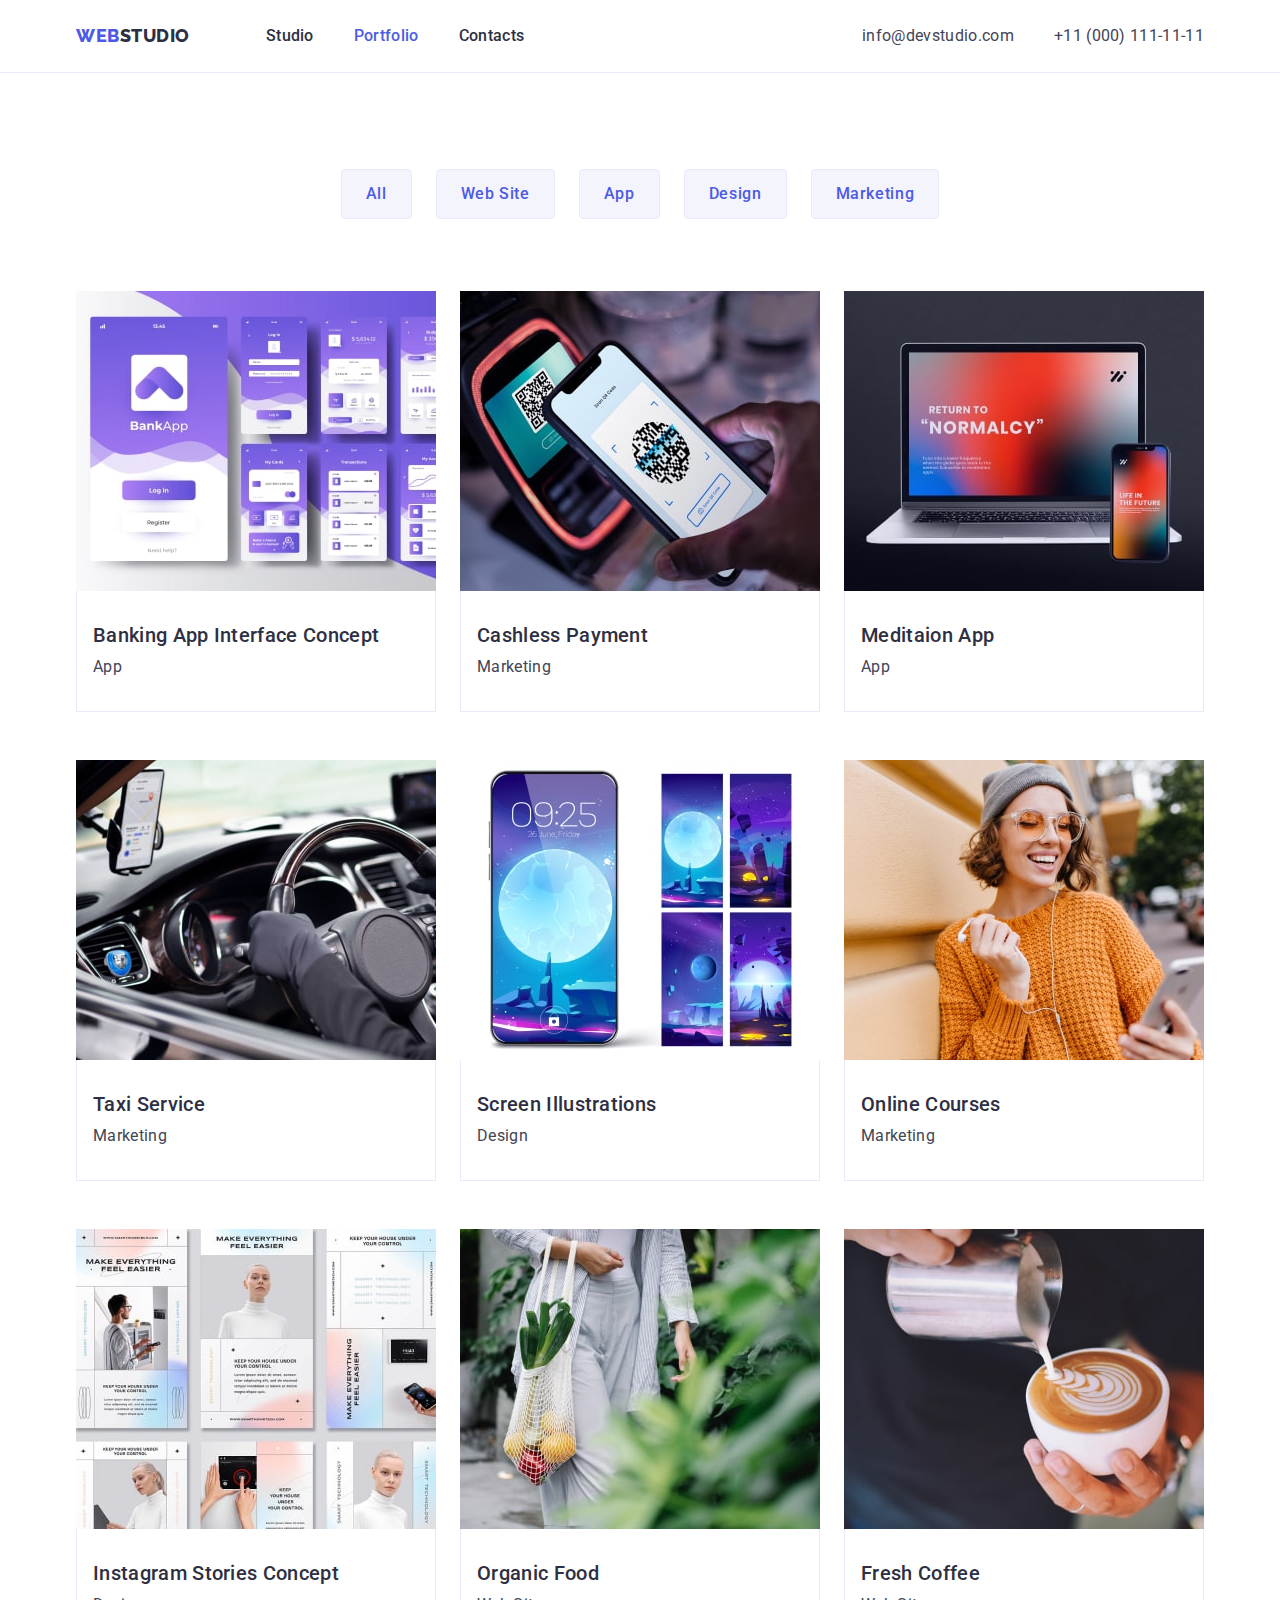
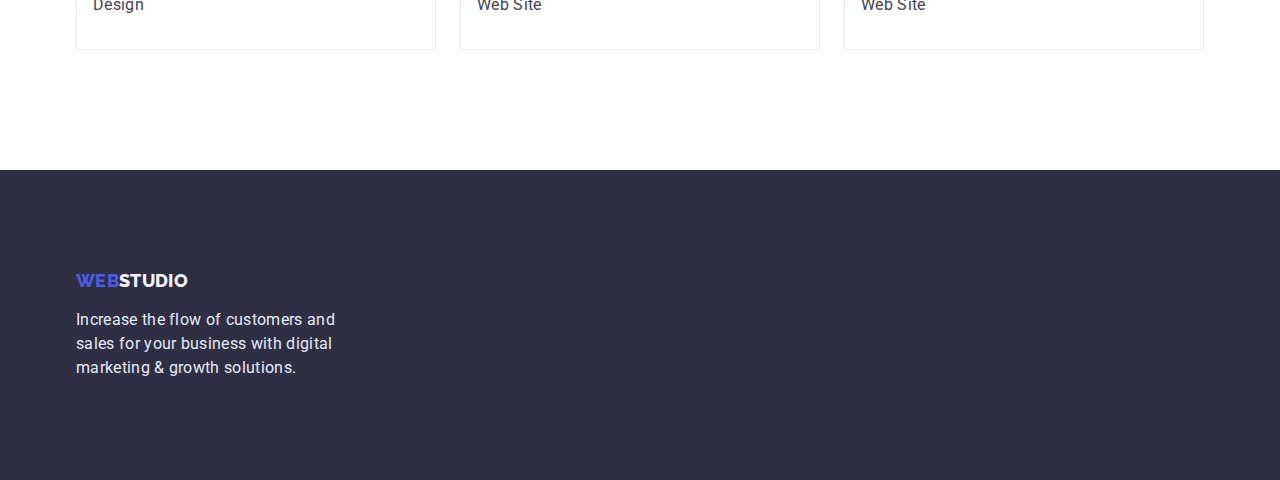
==== portfolio.html @ c0992124 "Initial commit" ====
<!DOCTYPE html>
<html lang="en">

<head>
    <meta charset="UTF-8">
    <meta http-equiv="X-UA-Compatible" content="IE=edge">
    <meta name="viewport" content="width=device-width, initial-scale=1.0">
    <title>Portfolio</title>
    <link rel="preconnect" href="https://fonts.googleapis.com">
    <link rel="preconnect" href="https://fonts.gstatic.com" crossorigin>
    <link
        href="https://fonts.googleapis.com/css2?family=Raleway:wght@800&family=Roboto:wght@400;500;700;900&display=swap"
        rel="stylesheet">
    <link rel="stylesheet"
        href="https://cdnjs.cloudflare.com/ajax/libs/modern-normalize/1.1.0/modern-normalize.min.css">
    <link rel="stylesheet" href="./css/styles.css">
</head>

<body>
    <!-- Header -->
    <header class="header">
        <div class="conteiner page-headrer-conteiner">
            <nav class="header-navigation"><a class="link header-logo" href="./index.html"><span
                        class="first-logo">Web</span><span class="second-logo">Studio</span></a>
                <ul class="list header-list">
                    <li><a class="link header-link" href="./index.html">Studio</a></li>
                    <li><a class="link header-link current" href="">Portfolio</a></li>
                    <li><a class="link header-link" href="">Contacts</a></li>
                </ul>
            </nav>
            <address>
                <ul class="list contacts page-address-conteiner">
                    <li><a class="link contacts-mail" href="mailto:info@devstudio.com">info@devstudio.com</a></li>
                    <li><a class="link contacts-tel" href="tel:+110001111111">+11 (000) 111-11-11</a></li>

                </ul>
            </address>
        </div>
    </header>
    <!-- /Header -->

    <main>
        <section class="section-portfolio">
            <div class="conteiner">
                <h1 class="visually-hidden">Portfolio</h1>

                <!-- Navigation filter -->
                <ul class="list filter-list">
                    <li><button class="filter-btn btn-activ" type="button">All</button></li>
                    <li><button class="filter-btn" type="button">Web Site</button></li>
                    <li><button class="filter-btn" type="button">App</button></li>
                    <li><button class="filter-btn" type="button">Design</button></li>
                    <li><button class="filter-btn" type="button">Marketing</button></li>
                </ul>

                <!-- /Navigation filter -->

                <!-- Portfolio -->


                <ul class="list cards-wrapper">
                    <li>
                        <a class="link " href="">
                            <img src="./images/portfolio1.jpg" alt="Banking App Interface " width="360" height="300">
                            <div class="border">
                                <h2 class="title-list">Banking App Interface Concept</h2>
                                <p class="text-list">App</p>
                            </div>
                        </a>
                    </li>
                    <li>
                        <a class="link " href="">
                            <img src="./images/portfolio2.jpg" alt="Cashless Payment" width="360" height="300">
                            <div class="border">
                                <h2 class="title-list">Cashless Payment</h2>
                                <p class="text-list">Marketing</p>
                            </div>
                        </a>
                    </li>
                    <li>
                        <a class="link " href="">
                            <img src="./images/portfolio3.jpg" alt="Meditaion App" width="360" height="300">
                            <div class="border">
                                <h2 class="title-list">Meditaion App</h2>
                                <p class="text-list">App</p>
                            </div>
                        </a>
                    </li>
                    <li>
                        <a class="link " href="">
                            <img src="./images/portfolio4.jpg" alt="Taxi Service" width="360" height="300">
                            <div class="border">
                                <h2 class="title-list">Taxi Service</h2>
                                <p class="text-list">Marketing</p>
                            </div>
                        </a>
                    </li>
                    <li>
                        <a class="link " href="">
                            <img src="./images/portfolio5.jpg" alt="Screen Illustrations" width="360" height="300">
                            <div class="border">
                                <h2 class="title-list">Screen Illustrations</h2>
                                <p class="text-list">Design</p>
                            </div>
                        </a>
                    </li>
                    <li>
                        <a class="link " href="">
                            <img src="./images/portfolio6.jpg" alt="Online Courses" width="360" height="300">
                            <div class="border">
                                <h2 class="title-list">Online Courses</h2>
                                <p class="text-list">Marketing</p>
                            </div>
                        </a>
                    </li>
                    <li>
                        <a class="link " href="">
                            <img src="./images/portfolio7.jpg" alt="Instagram Stories Concept" width="360" height="300">
                            <div class="border">
                                <h2 class="title-list">Instagram Stories Concept</h2>
                                <p class="text-list">Design</p>
                            </div>
                        </a>
                    </li>
                    <li>
                        <a class="link " href="">
                            <img src="./images/portfolio8.jpg" alt="Organic Food" width="360" height="300">
                            <div class="border">
                                <h2 class="title-list">Organic Food</h2>
                                <p class="text-list">Web Site</p>
                            </div>
                        </a>
                    </li>
                    <li>
                        <a class="link " href="">
                            <img src="./images/portfolio9.jpg" alt="Fresh Coffee" width="360" height="300">
                            <div class="border">
                                <h2 class="title-list">Fresh Coffee</h2>
                                <p class="text-list">Web Site</p>
                            </div>
                        </a>
                    </li>
                </ul>
            </div>
        </section>

    </main>

    <!-- footer -->
    <footer class="footer">
        <div class="conteiner">
            <a class="link footer-link" href="./index.html"><span class="first-logo">Web</span>Studio</a>
            <p class="footer-text">Increase the flow of customers and sales for your business with digital marketing &
                growth solutions.</p>
        </div>
    </footer>
    <!-- /footer -->

</body>

</html>
---- css/styles.css ----
:root {
    --primery-text-color: #434455;
    --title-text-color: #2E2F42;
    --accent-color: #4D5AE5;
}

body {
    font-family: 'Roboto', sans-serif;
    font-size: 16px;
    line-height: 1.5;
    letter-spacing: 0.02em;
    background-color: #ffffff;
    color: var(--primery-text-color);
}

.conteiner {
    max-width: 1158px;
    padding: 0 15px;
    margin: 0 auto;
}

.section {
    padding-top: 120px;
    padding-bottom: 120px;

}


/* -----------------Сброс--------------- */

h1,
h2,
h3,
h4,
p,
ul {
    margin-top: 0;
    margin-bottom: 0;
}

ul {
    padding-left: 0;
}

img {
    display: block;
    max-width: 100%;
    height: auto;
}

.list {
    list-style: none;
}

.link {
    text-decoration: none;
    font-style: normal;
}



/*------------------Header------------------ */
.header {
    padding-top: 24px;
    padding-bottom: 24px;
    border-bottom: 1px solid #E7E9FC;
}

.page-headrer-conteiner {
    display: flex;
    align-items: center;
    justify-content: space-between;
}


.header-logo {
    text-transform: uppercase;
    font-family: 'Raleway';
    font-weight: 800;
    font-size: 18px;
    line-height: 1.3;
    letter-spacing: 0.03em;
    /* margin: 24px 76px 24px auto; */
    margin-right: 76px;
}

.header-navigation {
    color: var(--title-text-color);
    font-weight: 500;

    display: flex;
}



.second-logo {
    color: var(--title-text-color);
}

.page-address-conteiner {
    display: flex;
    align-items: center;
    gap: 40px;

}


.contacts-mail,
.contacts-tel {
    color: var(--primery-text-color);
}

.header-logo:hover,
.header-logo:focus,
.header-link:hover,
.header-link:focus,
.contacts-mail:hover,
.contacts-mail:focus,
.contacts-tel:hover,
.contacts-tel:focus {
    color: #404BBF;
}

.header-list {
    display: flex;
    gap: 40px;
    align-items: center;

}

.header-link {
    font-weight: 500;
    color: var(--title-text-color);

}



.first-logo,
.current {
    color: var(--accent-color);
}

/* -----------------Hero--------------- */
.hero {
    background-color: #2E2F42;
    text-align: center;
    padding-top: 188px;
    padding-bottom: 188px;


}

.hero-title {
    display: flex;
    font-weight: 700;
    font-size: 56px;
    line-height: 1.08;
    text-align: center;
    color: #ffffff;

    margin-left: auto;
    margin-right: auto;


    width: 496px;
    margin-bottom: 48px;
    padding: 188px auto 292px auto;
}

.hero-btn {
    cursor: pointer;
    font-family: inherit;
    font-size: 16px;
    line-height: 1.5;
    font-weight: 500;
    letter-spacing: 0.04em;
    background-color: var(--accent-color);
    color: #ffffff;

    border-radius: 4px;
    border: 0;



    display: block;
    margin: 0 auto;

    padding: 16px 32px;

}

.hero-btn:hover,
.hero-btn:focus,
.filter-btn:hover,
.filter-btn:focus {
    background-color: #404BBF;
}

/* --------------------Advantages ---------------------*/


.section-title {
    color: var(--title-text-color);
    font-weight: 700;
    font-size: 36px;
    line-height: 1.1;
    text-align: center;
    text-transform: capitalize;
    margin-bottom: 72px;
}

.advantages-bottom {
    padding-bottom: 0;
}

.section-list {
    display: flex;
    gap: 24px;
}


.visually-hidden {
    position: absolute;
    width: 1px;
    height: 1px;
    margin: -1px;
    border: 0;
    padding: 0;
    white-space: nowrap;
    clip-path: inset(100%);
    clip: rect(0 0 0 0);
    overflow: hidden;
}

.title-list {
    font-weight: 500;
    font-size: 20px;
    line-height: 1.2;
    color: var(--title-text-color);
}

.text-list {
    color: var(--primery-text-color);
}




/*-----------------Our Team-------------------*/
.team {
    background-color: #F4F4FD;


}

.bgr-color {
    background-color: #ffffff;
    background: #FFFFFF;
    box-shadow: 0px 1px 6px rgba(46, 47, 66, 0.08), 0px 1px 1px rgba(46, 47, 66, 0.16), 0px 2px 1px rgba(46, 47, 66, 0.08);
    border-radius: 0px 0px 4px 4px;

}

.team-conteiner {
    text-align: center;
    padding: 32px 0;

}

.title-list {
    margin-bottom: 8px;
}

/* footer */
.footer {
    background-color: #2E2F42;
    align-items: center;
    padding-top: 100px;
    padding-bottom: 100px;
    align-content: flex-start;
}

.footer-link {
    font-family: 'Raleway';
    font-weight: 800;
    font-size: 18px;
    line-height: 1.16;
    color: #F4F4FD;
    text-transform: uppercase;
    margin-bottom: 16px;
    display: inline-block;

}

.footer-text {
    color: #E7E9FC;
    width: 264px;
}

/* ----------------Navigation filter----------------- */

.section-portfolio {
    padding-top: 96px;
    padding-bottom: 120px;
}

.filter-list {
    display: flex;
    margin-bottom: 72px;
    justify-content: center;
    gap: 24px;


}


.filter-btn {
    cursor: pointer;
    font-weight: 500;
    font-size: 16px;
    line-height: 1.5;
    display: flex;
    align-items: center;
    text-align: center;
    letter-spacing: 0.04em;
    color: #4D5AE5;
    background: #F4F4FD;
    padding: 12px 24px;



    border: 1px solid #E7E9FC;
    border-radius: 4px;

}

.filter-btn:hover,
.filter-btn:focus {
    color: #ffffff;
    background-color: #404BBF;

    border-radius: 4px;
    border-color: #404BBF;
}

.cards-wrapper {
    display: flex;
    flex-wrap: wrap;
    gap: 48px;
    column-gap: 24px;


}

.wrapper-border {}


.border {
    background: #FFFFFF;
    border: 1px solid #E7E9FC;
    border-top: 0;
    padding: 32px 16px;



}
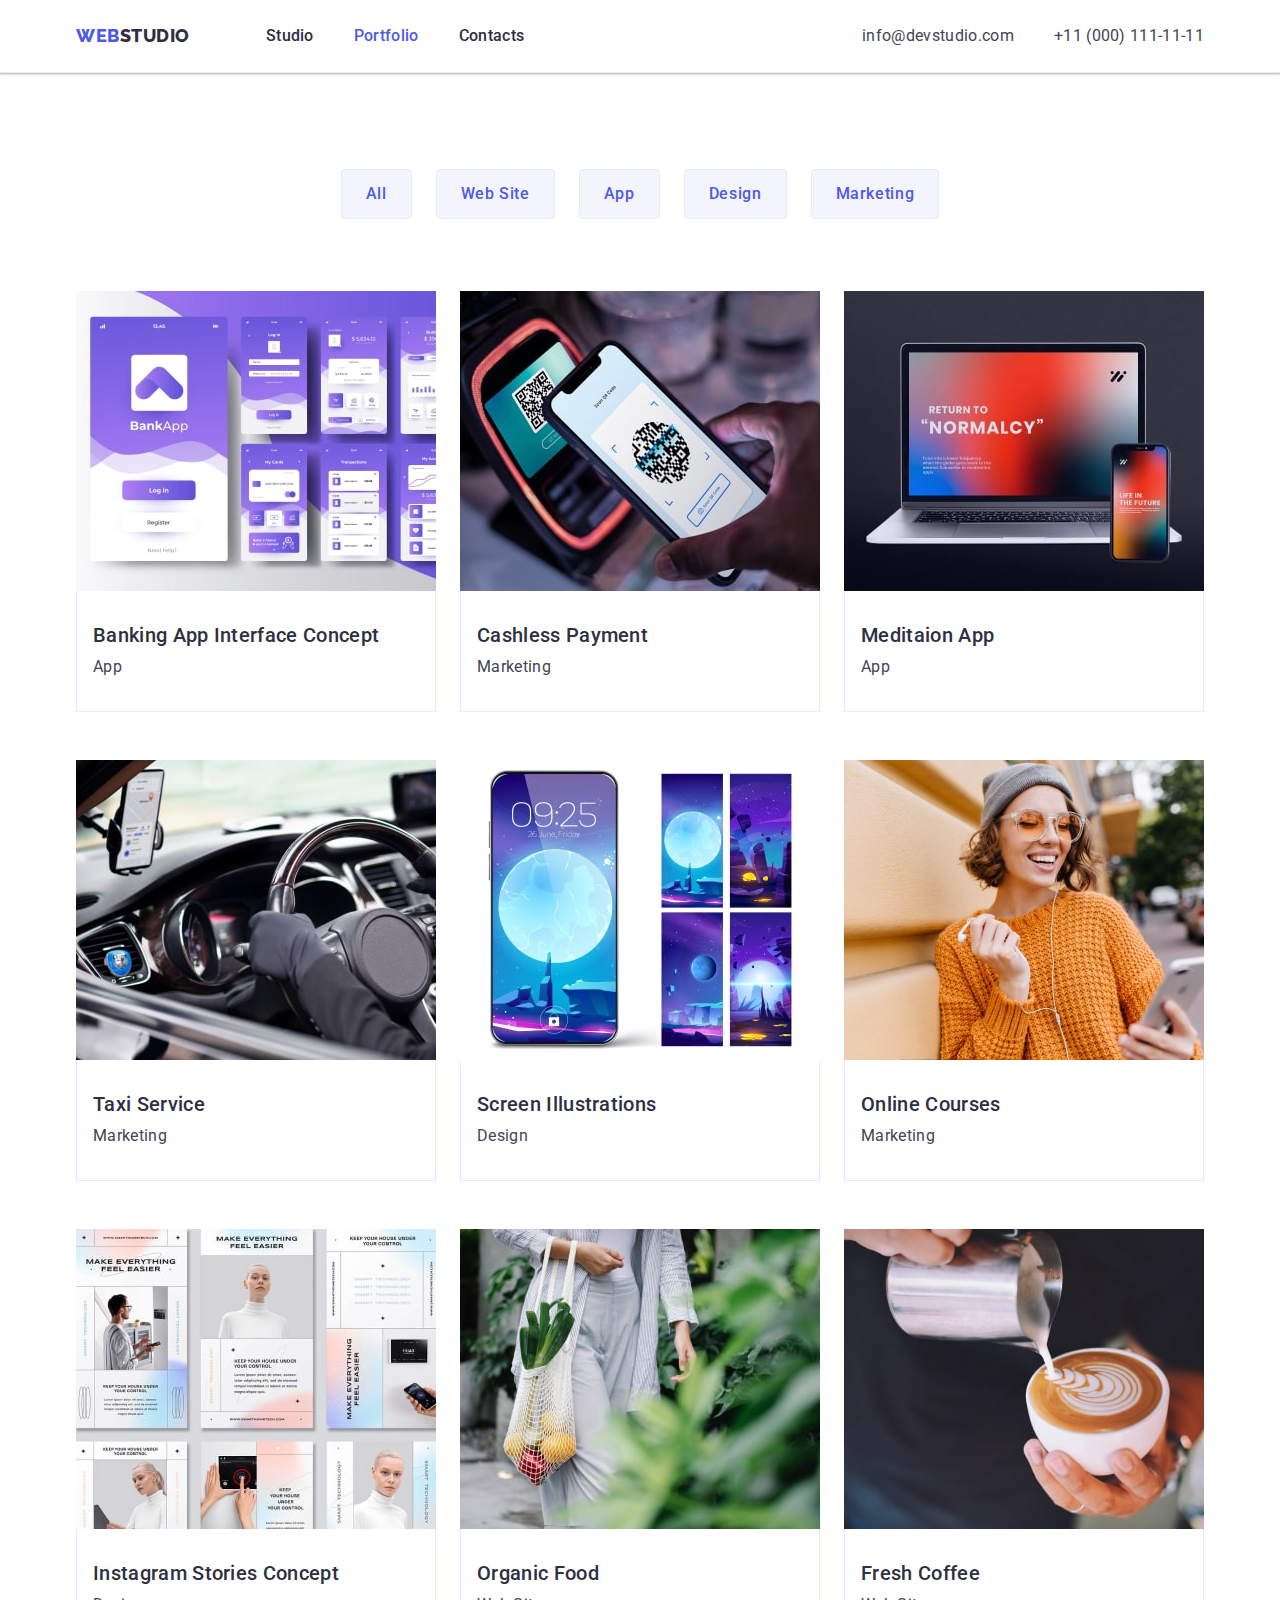
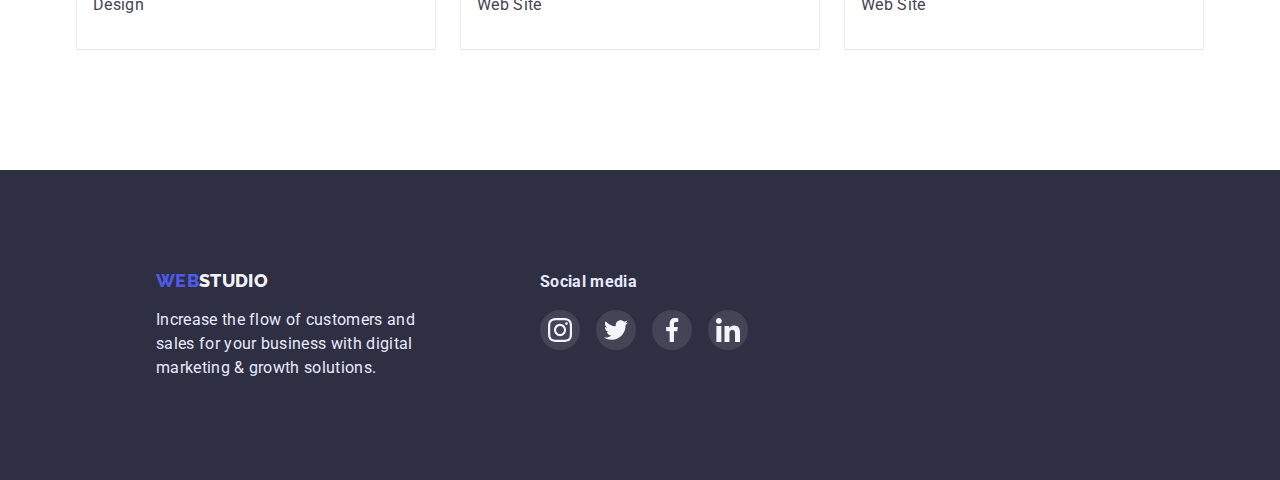
==== commit fdff46dc: "First try HW-4" ====
--- a/portfolio.html
+++ b/portfolio.html
@@ -59,8 +59,8 @@
 
 
                 <ul class="list cards-wrapper">
-                    <li>
-                        <a class="link " href="">
+                    <li class="link-wrapper">
+                        <a class="link" href="">
                             <img src="./images/portfolio1.jpg" alt="Banking App Interface " width="360" height="300">
                             <div class="border">
                                 <h2 class="title-list">Banking App Interface Concept</h2>
@@ -68,7 +68,7 @@
                             </div>
                         </a>
                     </li>
-                    <li>
+                    <li class="link-wrapper">
                         <a class="link " href="">
                             <img src="./images/portfolio2.jpg" alt="Cashless Payment" width="360" height="300">
                             <div class="border">
@@ -77,7 +77,7 @@
                             </div>
                         </a>
                     </li>
-                    <li>
+                    <li class="link-wrapper">
                         <a class="link " href="">
                             <img src="./images/portfolio3.jpg" alt="Meditaion App" width="360" height="300">
                             <div class="border">
@@ -86,7 +86,7 @@
                             </div>
                         </a>
                     </li>
-                    <li>
+                    <li class="link-wrapper">
                         <a class="link " href="">
                             <img src="./images/portfolio4.jpg" alt="Taxi Service" width="360" height="300">
                             <div class="border">
@@ -95,7 +95,7 @@
                             </div>
                         </a>
                     </li>
-                    <li>
+                    <li class="link-wrapper">
                         <a class="link " href="">
                             <img src="./images/portfolio5.jpg" alt="Screen Illustrations" width="360" height="300">
                             <div class="border">
@@ -104,7 +104,7 @@
                             </div>
                         </a>
                     </li>
-                    <li>
+                    <li class="link-wrapper">
                         <a class="link " href="">
                             <img src="./images/portfolio6.jpg" alt="Online Courses" width="360" height="300">
                             <div class="border">
@@ -113,7 +113,7 @@
                             </div>
                         </a>
                     </li>
-                    <li>
+                    <li class="link-wrapper">
                         <a class="link " href="">
                             <img src="./images/portfolio7.jpg" alt="Instagram Stories Concept" width="360" height="300">
                             <div class="border">
@@ -122,7 +122,7 @@
                             </div>
                         </a>
                     </li>
-                    <li>
+                    <li class="link-wrapper">
                         <a class="link " href="">
                             <img src="./images/portfolio8.jpg" alt="Organic Food" width="360" height="300">
                             <div class="border">
@@ -131,7 +131,7 @@
                             </div>
                         </a>
                     </li>
-                    <li>
+                    <li class="link-wrapper">
                         <a class="link " href="">
                             <img src="./images/portfolio9.jpg" alt="Fresh Coffee" width="360" height="300">
                             <div class="border">
@@ -148,10 +148,32 @@
 
     <!-- footer -->
     <footer class="footer">
-        <div class="conteiner">
+        <div class="conteiner footer-conteiner">
             <a class="link footer-link" href="./index.html"><span class="first-logo">Web</span>Studio</a>
             <p class="footer-text">Increase the flow of customers and sales for your business with digital marketing &
                 growth solutions.</p>
+        </div>
+
+         
+        <div class="conteiner social-section">
+
+            <h4 class="footer-text">Social media</h4>
+            <div class="social-conteiner">
+                <ul class="list social-list">
+                    <li class="social-item"><a class="social-link" href=""><svg width="24" height="24">
+                                <use href="./images/symbol-defs.svg#icon-instagram"></use>
+                            </svg></a></li>
+                    <li class="social-item"><a class="social-link" href=""><svg width="24" height="24">
+                                <use href="./images/symbol-defs.svg#icon-twitter"></use>
+                            </svg></a></li>
+                    <li class="social-item"><a class="social-link" href=""><svg width="24" height="24">
+                                <use href="./images/symbol-defs.svg#icon-facebook"></use>
+                            </svg></a></li>
+                    <li class="social-item"><a class="social-link" href=""><svg width="24" height="24">
+                                <use href="./images/symbol-defs.svg#icon-linkedin"></use>
+                            </svg></a></li>
+                </ul>
+            </div>
         </div>
     </footer>
     <!-- /footer -->
--- a/css/styles.css
+++ b/css/styles.css
@@ -64,6 +64,7 @@
     padding-top: 24px;
     padding-bottom: 24px;
     border-bottom: 1px solid #E7E9FC;
+    box-shadow: 0px 2px 1px rgba(46, 47, 66, 0.08), 0px 1px 1px rgba(46, 47, 66, 0.16), 0px 1px 6px rgba(46, 47, 66, 0.08);
 }
 
 .page-headrer-conteiner {
@@ -80,7 +81,7 @@
     font-size: 18px;
     line-height: 1.3;
     letter-spacing: 0.03em;
-    /* margin: 24px 76px 24px auto; */
+ 
     margin-right: 76px;
 }
 
@@ -147,8 +148,10 @@
     text-align: center;
     padding-top: 188px;
     padding-bottom: 188px;
-
-
+    background-image: linear-gradient(rgba(46, 47, 66, 0.7), rgba(46, 47, 66, 0.7)), url('../images/people-office.jpg');
+    background-repeat: no-repeat;
+    background-position: center;
+    background-size: cover;
 }
 
 .hero-title {
@@ -181,8 +184,6 @@
     border-radius: 4px;
     border: 0;
 
-
-
     display: block;
     margin: 0 auto;
 
@@ -198,7 +199,16 @@
 }
 
 /* --------------------Advantages ---------------------*/
-
+.svg-conteiner {
+    padding: 0;
+    border: none;
+    width: 264px;
+    height: 112px;
+    display: flex;
+    align-items: center;
+    justify-content: center;
+    background: #F4F4FD;
+}
 
 .section-title {
     color: var(--title-text-color);
@@ -272,14 +282,101 @@
     margin-bottom: 8px;
 }
 
-/* footer */
+.team-list {
+    display: flex;
+    flex-direction: row;
+    justify-content: center;
+    align-items: center;
+    padding: 0px;
+    margin-top: 8px;
+    margin-left: 16px;
+    gap: 24px;
+
+    width: 232px;
+    height: 40px;
+}
+
+.team-list-svg {
+    border-radius: 50%;
+    background-color: var(--accent-color);
+}
+
+.team-list-svg:hover {
+    background-color: #404BBF;
+}
+
+.team-svg {
+    display: flex;
+    align-items: center;
+    justify-content: center;
+
+    width: 40px;
+    height: 40px;
+}
+
+.customers-section {
+    padding-top: 130px;
+    padding-bottom: 120px;
+}
+
+.customers-conteiner {
+    width: 1128px;
+    height: 200px;
+}
+
+.list-customers {
+    display: flex;
+    flex-direction: row;
+    padding: 0px;
+    gap: 24px;
+}
+
+.logo-item {
+    width: 168px;
+    height: 88px;
+}
+
+.logo-customers {
+    display: flex;
+    justify-content: center;
+    align-items: center;
+    width: 100%;
+    height: 100%;
+    color: gray;
+
+    border: 1px solid #8E8F99;
+    border-radius: 4px;
+}
+
+.logo-customers:hover {
+    color: #404BBF;
+    border: 1px solid #404BBF;
+}
+
+
+
+.logo-icon {
+    fill: currentColor;
+}
+
+/* ---------------footer---------------- */
+
 .footer {
+    display: flex;
     background-color: #2E2F42;
-    align-items: center;
+   
     padding-top: 100px;
     padding-bottom: 100px;
-    align-content: flex-start;
-}
+   
+}
+
+.footer-conteiner {
+    padding: 0;
+    margin-left: 156px;
+    margin-right: 120px;
+
+}
+
 
 .footer-link {
     font-family: 'Raleway';
@@ -298,6 +395,46 @@
     width: 264px;
 }
 
+.social-section {
+    padding: 0;
+    margin: 0;
+    width: 208px;
+    height: 80px;
+
+}
+
+
+
+.social-list {
+    display: flex;
+    flex-direction: row;
+    align-items: flex-start;
+    margin-top: 16px;
+    padding: 0px;
+    gap: 16px;
+    height: 40px;
+
+}
+
+.social-item {
+    border-radius: 50%;
+    background: rgba(255, 255, 255, 0.1);
+}
+
+.social-link {
+    display: flex;
+    align-items: center;
+    justify-content: center;
+
+    width: 40px;
+    height: 40px;
+}
+
+
+.social-item:hover {
+    background: #31D0AA;
+}
+
 /* ----------------Navigation filter----------------- */
 
 .section-portfolio {
@@ -342,6 +479,7 @@
 
     border-radius: 4px;
     border-color: #404BBF;
+    box-shadow: 0px 3px 1px rgba(0, 0, 0, 0.1), 0px 2px 1px rgba(0, 0, 0, 0.08), 0px 2px 2px rgba(0, 0, 0, 0.12);
 }
 
 .cards-wrapper {
@@ -349,11 +487,11 @@
     flex-wrap: wrap;
     gap: 48px;
     column-gap: 24px;
-
-
-}
-
-.wrapper-border {}
+}
+
+.link-wrapper:hover {
+    box-shadow: 0px 1px 6px rgba(46, 47, 66, 0.08), 0px 1px 1px rgba(46, 47, 66, 0.16), 0px 2px 1px rgba(46, 47, 66, 0.08);
+}
 
 
 .border {
@@ -362,6 +500,4 @@
     border-top: 0;
     padding: 32px 16px;
 
-
-
 }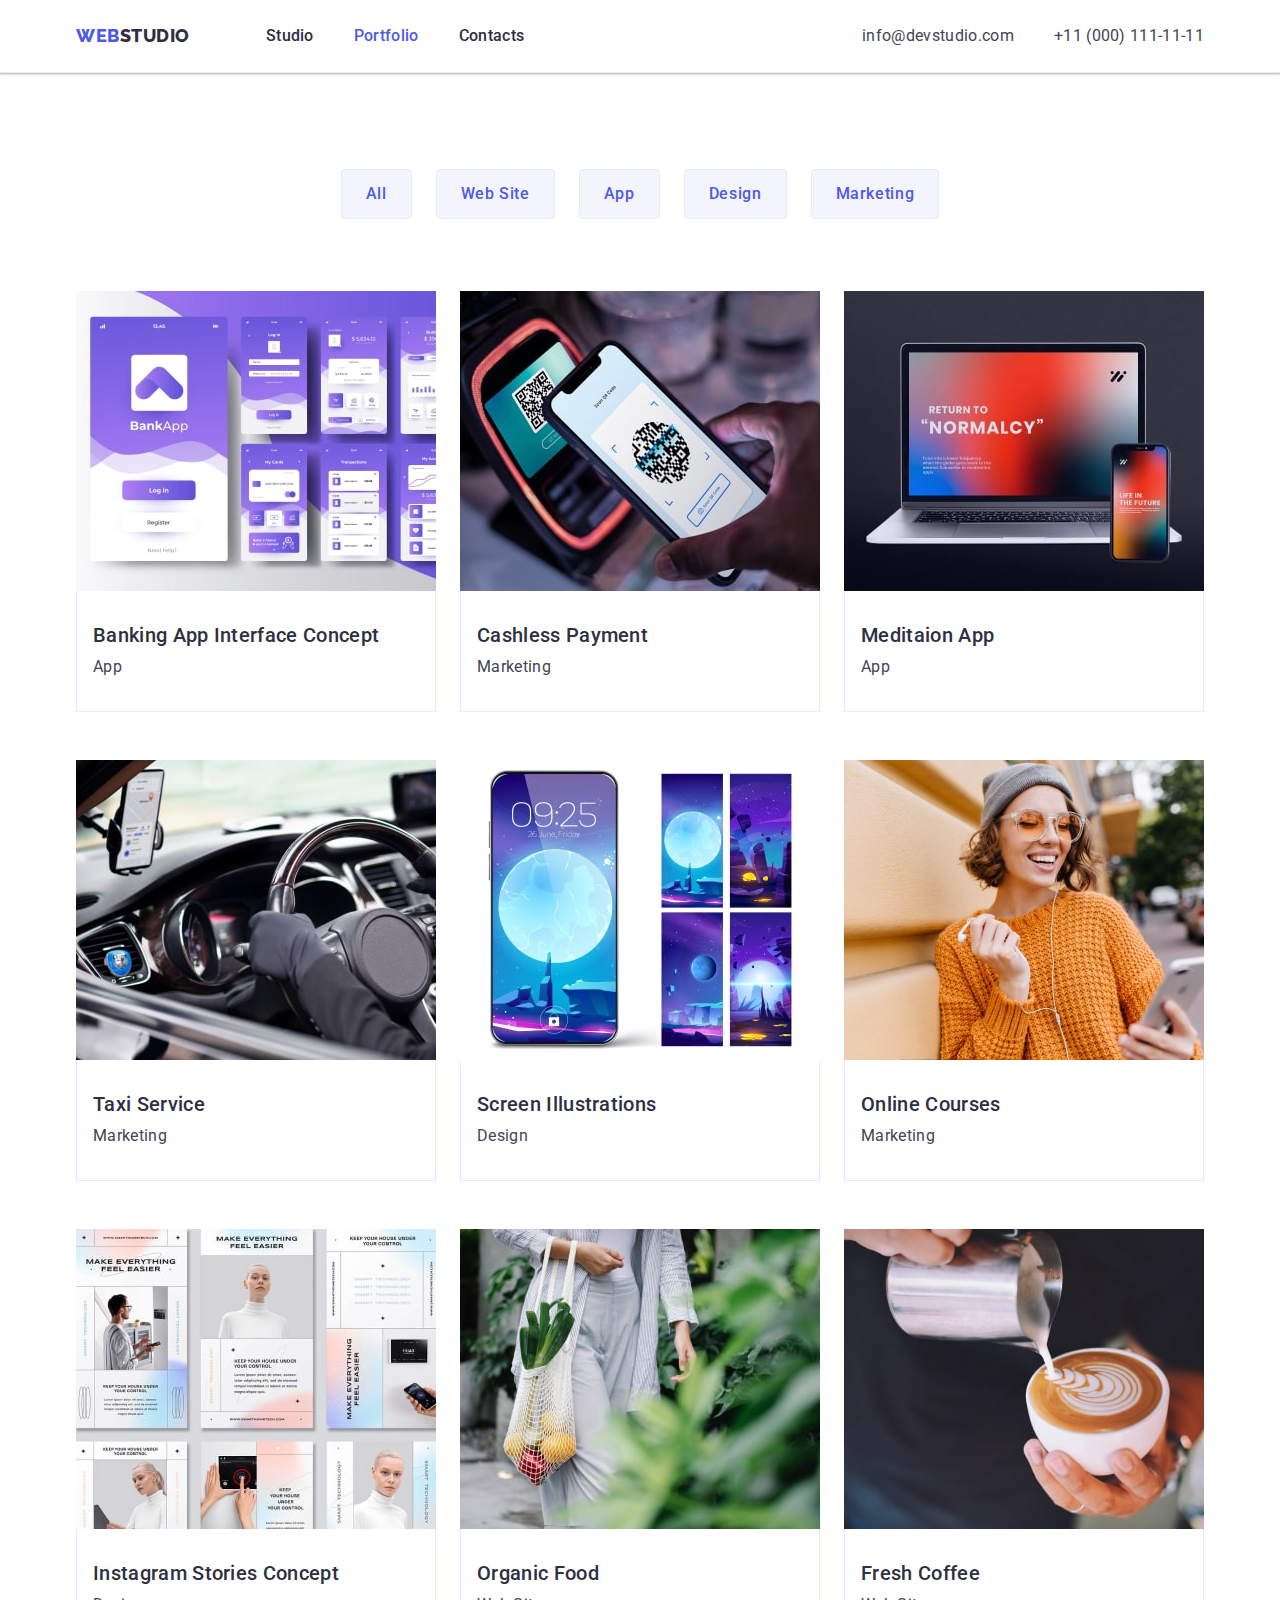
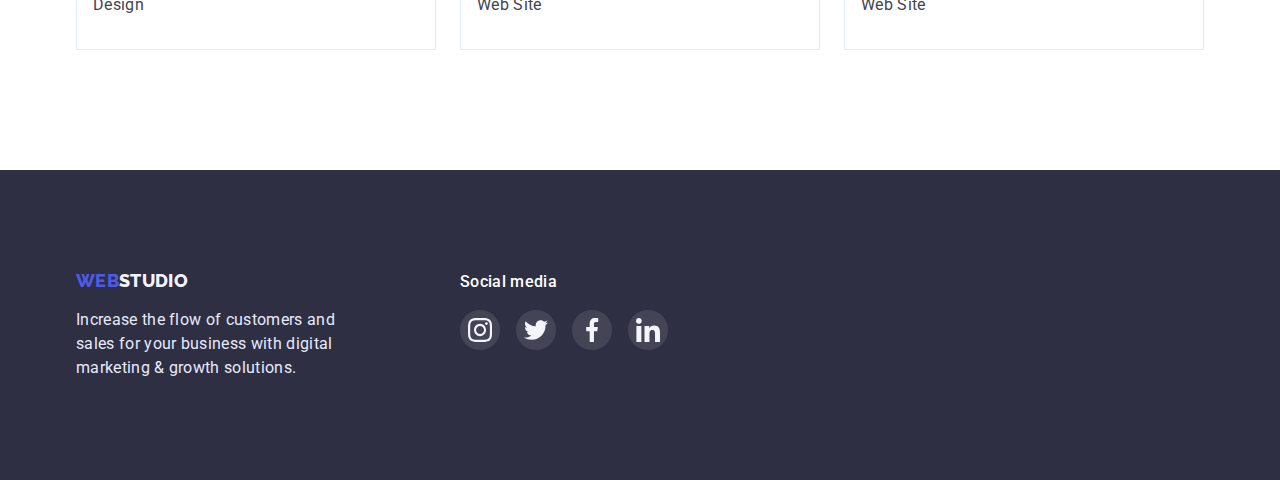
==== commit 6ef6a6b6: "edits 4-HW" ====
--- a/portfolio.html
+++ b/portfolio.html
@@ -59,8 +59,8 @@
 
 
                 <ul class="list cards-wrapper">
-                    <li class="link-wrapper">
-                        <a class="link" href="">
+                    <li>
+                        <a class="link link-wrapper" href="">
                             <img src="./images/portfolio1.jpg" alt="Banking App Interface " width="360" height="300">
                             <div class="border">
                                 <h2 class="title-list">Banking App Interface Concept</h2>
@@ -68,8 +68,8 @@
                             </div>
                         </a>
                     </li>
-                    <li class="link-wrapper">
-                        <a class="link " href="">
+                    <li>
+                        <a class="link link-wrapper" href="">
                             <img src="./images/portfolio2.jpg" alt="Cashless Payment" width="360" height="300">
                             <div class="border">
                                 <h2 class="title-list">Cashless Payment</h2>
@@ -77,8 +77,8 @@
                             </div>
                         </a>
                     </li>
-                    <li class="link-wrapper">
-                        <a class="link " href="">
+                    <li>
+                        <a class="link link-wrapper" href="">
                             <img src="./images/portfolio3.jpg" alt="Meditaion App" width="360" height="300">
                             <div class="border">
                                 <h2 class="title-list">Meditaion App</h2>
@@ -86,8 +86,8 @@
                             </div>
                         </a>
                     </li>
-                    <li class="link-wrapper">
-                        <a class="link " href="">
+                    <li>
+                        <a class="link link-wrapper" href="">
                             <img src="./images/portfolio4.jpg" alt="Taxi Service" width="360" height="300">
                             <div class="border">
                                 <h2 class="title-list">Taxi Service</h2>
@@ -95,8 +95,8 @@
                             </div>
                         </a>
                     </li>
-                    <li class="link-wrapper">
-                        <a class="link " href="">
+                    <li>
+                        <a class="link link-wrapper" href="">
                             <img src="./images/portfolio5.jpg" alt="Screen Illustrations" width="360" height="300">
                             <div class="border">
                                 <h2 class="title-list">Screen Illustrations</h2>
@@ -104,8 +104,8 @@
                             </div>
                         </a>
                     </li>
-                    <li class="link-wrapper">
-                        <a class="link " href="">
+                    <li>
+                        <a class="link link-wrapper" href="">
                             <img src="./images/portfolio6.jpg" alt="Online Courses" width="360" height="300">
                             <div class="border">
                                 <h2 class="title-list">Online Courses</h2>
@@ -113,8 +113,8 @@
                             </div>
                         </a>
                     </li>
-                    <li class="link-wrapper">
-                        <a class="link " href="">
+                    <li>
+                        <a class="link link-wrapper" href="">
                             <img src="./images/portfolio7.jpg" alt="Instagram Stories Concept" width="360" height="300">
                             <div class="border">
                                 <h2 class="title-list">Instagram Stories Concept</h2>
@@ -122,8 +122,8 @@
                             </div>
                         </a>
                     </li>
-                    <li class="link-wrapper">
-                        <a class="link " href="">
+                    <li>
+                        <a class="link link-wrapper" href="">
                             <img src="./images/portfolio8.jpg" alt="Organic Food" width="360" height="300">
                             <div class="border">
                                 <h2 class="title-list">Organic Food</h2>
@@ -131,8 +131,8 @@
                             </div>
                         </a>
                     </li>
-                    <li class="link-wrapper">
-                        <a class="link " href="">
+                    <li>
+                        <a class="link link-wrapper" href="">
                             <img src="./images/portfolio9.jpg" alt="Fresh Coffee" width="360" height="300">
                             <div class="border">
                                 <h2 class="title-list">Fresh Coffee</h2>
@@ -148,31 +148,34 @@
 
     <!-- footer -->
     <footer class="footer">
-        <div class="conteiner footer-conteiner">
-            <a class="link footer-link" href="./index.html"><span class="first-logo">Web</span>Studio</a>
-            <p class="footer-text">Increase the flow of customers and sales for your business with digital marketing &
-                growth solutions.</p>
-        </div>
+        <div class="conteiner footer-box">
+            <div class="conteiner footer-conteiner">
+                <a class="link footer-link" href="./index.html"><span class="first-logo">Web</span>Studio</a>
+                <p class="footer-text">Increase the flow of customers and sales for your business with digital marketing
+                    &
+                    growth solutions.</p>
+            </div>
 
-         
-        <div class="conteiner social-section">
 
-            <h4 class="footer-text">Social media</h4>
-            <div class="social-conteiner">
+            <div class="conteiner social-section">
+
+                <h4 class="social-text">Social media</h4>
+
                 <ul class="list social-list">
-                    <li class="social-item"><a class="social-link" href=""><svg width="24" height="24">
+                    <li><a class="social-link social-item" href=""><svg width="24" height="24">
                                 <use href="./images/symbol-defs.svg#icon-instagram"></use>
                             </svg></a></li>
-                    <li class="social-item"><a class="social-link" href=""><svg width="24" height="24">
+                    <li><a class="social-link social-item" href=""><svg width="24" height="24">
                                 <use href="./images/symbol-defs.svg#icon-twitter"></use>
                             </svg></a></li>
-                    <li class="social-item"><a class="social-link" href=""><svg width="24" height="24">
+                    <li><a class="social-link social-item" href=""><svg width="24" height="24">
                                 <use href="./images/symbol-defs.svg#icon-facebook"></use>
                             </svg></a></li>
-                    <li class="social-item"><a class="social-link" href=""><svg width="24" height="24">
+                    <li><a class="social-link social-item" href=""><svg width="24" height="24">
                                 <use href="./images/symbol-defs.svg#icon-linkedin"></use>
                             </svg></a></li>
                 </ul>
+
             </div>
         </div>
     </footer>
--- a/css/styles.css
+++ b/css/styles.css
@@ -81,7 +81,7 @@
     font-size: 18px;
     line-height: 1.3;
     letter-spacing: 0.03em;
- 
+
     margin-right: 76px;
 }
 
@@ -202,7 +202,8 @@
 .svg-conteiner {
     padding: 0;
     border: none;
-    width: 264px;
+    border-radius: 4px;
+    margin-bottom: 8px;
     height: 112px;
     display: flex;
     align-items: center;
@@ -252,8 +253,12 @@
 
 .text-list {
     color: var(--primery-text-color);
-}
-
+
+}
+
+.text-item {
+    margin-bottom: 8px;
+}
 
 
 
@@ -265,6 +270,7 @@
 }
 
 .bgr-color {
+    width: 1440px;
     background-color: #ffffff;
     background: #FFFFFF;
     box-shadow: 0px 1px 6px rgba(46, 47, 66, 0.08), 0px 1px 1px rgba(46, 47, 66, 0.16), 0px 2px 1px rgba(46, 47, 66, 0.08);
@@ -288,24 +294,21 @@
     justify-content: center;
     align-items: center;
     padding: 0px;
-    margin-top: 8px;
-    margin-left: 16px;
+
     gap: 24px;
 
-    width: 232px;
-    height: 40px;
-}
-
-.team-list-svg {
+}
+
+
+.team-svg:hover {
+    background-color: #404BBF;
+}
+
+.team-svg {
     border-radius: 50%;
     background-color: var(--accent-color);
-}
-
-.team-list-svg:hover {
-    background-color: #404BBF;
-}
-
-.team-svg {
+
+
     display: flex;
     align-items: center;
     justify-content: center;
@@ -342,13 +345,14 @@
     align-items: center;
     width: 100%;
     height: 100%;
-    color: gray;
+    color: #8E8F99;
 
     border: 1px solid #8E8F99;
     border-radius: 4px;
 }
 
-.logo-customers:hover {
+.logo-customers:hover,
+.logo-customers:focus {
     color: #404BBF;
     border: 1px solid #404BBF;
 }
@@ -362,17 +366,21 @@
 /* ---------------footer---------------- */
 
 .footer {
-    display: flex;
+    /* display: flex; */
     background-color: #2E2F42;
-   
     padding-top: 100px;
     padding-bottom: 100px;
-   
-}
+
+}
+
+.footer-box {
+    display: flex;
+}
+
 
 .footer-conteiner {
     padding: 0;
-    margin-left: 156px;
+    margin: 0;
     margin-right: 120px;
 
 }
@@ -396,6 +404,7 @@
 }
 
 .social-section {
+
     padding: 0;
     margin: 0;
     width: 208px;
@@ -403,16 +412,19 @@
 
 }
 
+.social-text {
+    font-weight: 500;
+    line-height: 24px;
+    color: #FFFFFF;
+    margin-bottom: 16px;
+}
 
 
 .social-list {
     display: flex;
-    flex-direction: row;
-    align-items: flex-start;
-    margin-top: 16px;
     padding: 0px;
     gap: 16px;
-    height: 40px;
+
 
 }
 
@@ -477,7 +489,7 @@
     color: #ffffff;
     background-color: #404BBF;
 
-    border-radius: 4px;
+
     border-color: #404BBF;
     box-shadow: 0px 3px 1px rgba(0, 0, 0, 0.1), 0px 2px 1px rgba(0, 0, 0, 0.08), 0px 2px 2px rgba(0, 0, 0, 0.12);
 }
@@ -489,7 +501,12 @@
     column-gap: 24px;
 }
 
-.link-wrapper:hover {
+.link-wrapper {
+    display: block;
+}
+
+.link-wrapper:hover,
+.link-wrapper:focus {
     box-shadow: 0px 1px 6px rgba(46, 47, 66, 0.08), 0px 1px 1px rgba(46, 47, 66, 0.16), 0px 2px 1px rgba(46, 47, 66, 0.08);
 }
 
